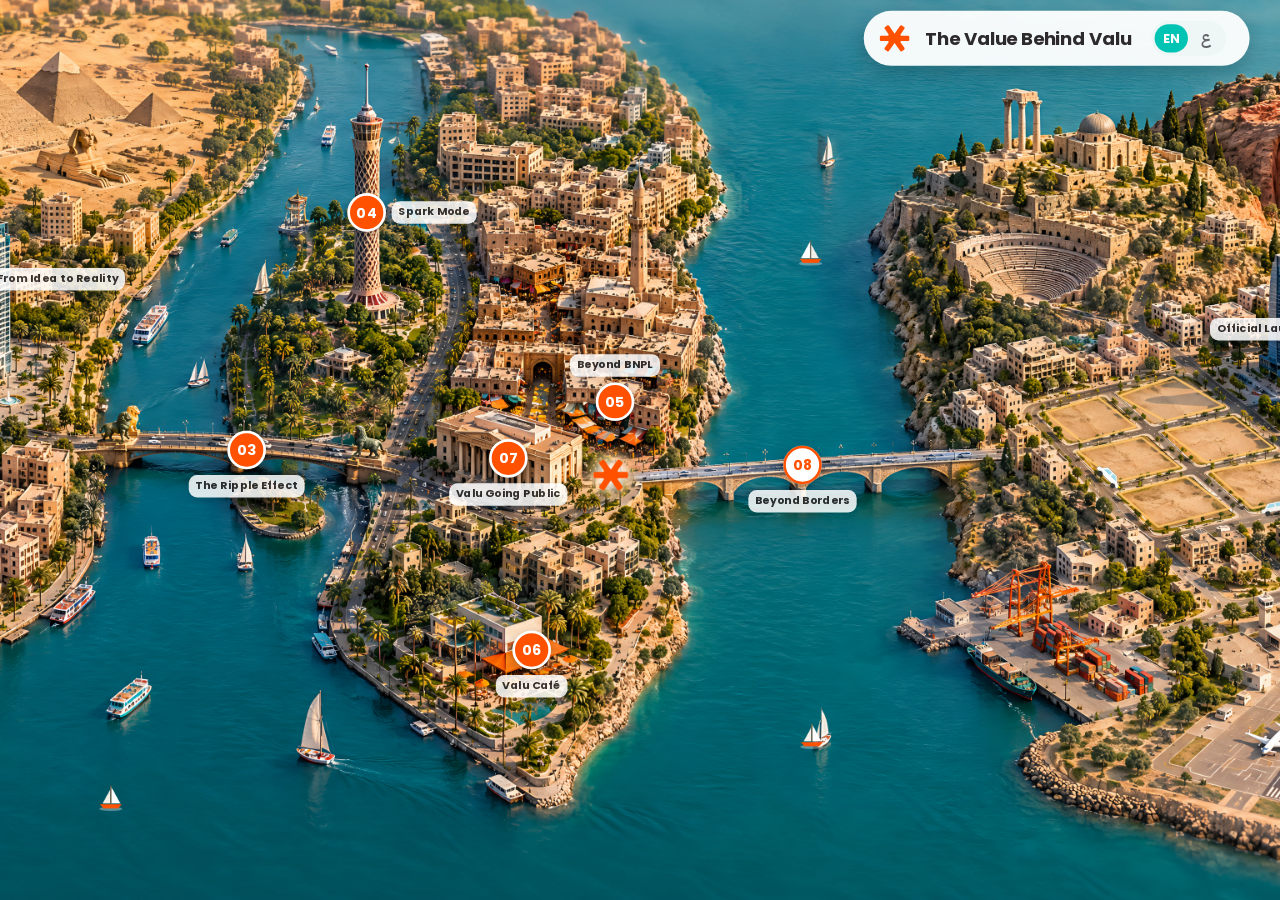
==== index.html @ ebc02a8e "The Value Behind Valu — touch table (client-deck version, 12 Oct 2026) Static site: open index.html." ====
<!doctype html>
<html lang="en">
<head>
<meta charset="utf-8">
<meta name="viewport" content="width=device-width, initial-scale=1, maximum-scale=1, minimum-scale=1, user-scalable=no, viewport-fit=cover">
<meta name="theme-color" content="#00C4B3">
<title>The Valu Story</title>
<link rel="stylesheet" href="css/fonts.css">
<link rel="stylesheet" href="css/app.css">
</head>
<body>
<div id="stage">
  <!-- Layers, bottom → top (spec §5) -->
  <div id="cam" class="cam full">             <!-- the world: zooms and pans together (js/camera.js) -->
    <img id="world" alt="" draggable="false">  <!-- assets/world.jpg (4K) -->
    <div id="overlay" class="full"></div>       <!-- landmark glows + plot outlines -->
    <div id="movers" class="full"></div>        <!-- cars, boats, plane (below buildings) -->
    <div id="buildings" class="full"></div>     <!-- SVG buildings rising on the plots -->
    <div id="labels" class="full"></div>        <!-- story points + label pills -->
    <canvas id="fx" class="full" width="1920" height="1080"></canvas>
    <div id="pops" class="full"></div>          <!-- pop-up icons, the Spark drawing itself -->
  </div>
  <div id="links" class="full"></div>         <!-- card connector lines (screen space, above the world, under cards) -->
  <div id="hit" class="full"></div>           <!-- invisible tap layer (screen space; taps → world via the camera) -->
  <div id="cam2" class="cam full">
    <div id="drag" class="full"></div>          <!-- the bridge Spark guests can drag (chapter 08) -->
  </div>
  <div id="hud" class="full"></div>           <!-- title pill + headline -->
  <div id="cards"></div>
  <div id="intro"></div>                      <!-- start screen: removed 12 Oct (client); js/intro.js still provides the language switch -->
  <div id="boot">The Valu Story</div>
  <div id="dots" class="full"></div>
  <div id="debug"></div>
  <div id="corner"><div class="fill"></div></div>
  <div id="admin"></div>
  <div id="editor"></div>
</div>

<!-- Classic scripts in a fixed order: no modules, no fetch → runs from file:// -->
<script src="config/story.js"></script>
<script src="config/media.js"></script>
<script src="config/layout.js"></script>
<script src="config/sprites.js"></script>
<script src="config/watermask.js"></script>
<script src="config/globe.js"></script>
<script src="vendor/d3-array.min.js"></script>
<script src="vendor/d3-geo.min.js"></script>
<script src="js/util.js"></script>
<script src="js/stage.js"></script>
<!-- camera.js needs the loop + stage; it is started after story.js exists (see below) -->
<script src="js/audio.js"></script>
<script src="js/art.js"></script>
<script src="js/fx.js"></script>
<script src="js/world.js"></script>
<script src="js/story.js"></script>
<script src="js/interact.js"></script>
<script src="js/camera.js"></script>
<script src="js/intro.js"></script>
<script src="js/editor.js"></script>
<script src="js/main.js"></script>
<script>if ("serviceWorker" in navigator && location.protocol === "https:") navigator.serviceWorker.register("sw.js");</script>
</body>
</html>
---- css/fonts.css ----
/* GENERATED by scripts/embed-fonts.mjs — do not edit by hand */
@font-face{font-family:"Fallback AR";font-weight:400;font-style:normal;font-display:block;src:url([data-uri]) format("woff2");}
@font-face{font-family:"Fallback AR";font-weight:700;font-style:normal;font-display:block;src:url([data-uri]) format("woff2");}
@font-face{font-family:"Fallback EN";font-weight:400;font-style:normal;font-display:block;src:url([data-uri]) format("woff2");}
@font-face{font-family:"Fallback EN";font-weight:700;font-style:normal;font-display:block;src:url([data-uri]) format("woff2");}
---- css/app.css ----
/* The Valu Story — styles. Brand: Orange #FF5100 · Teal #00C4B3 · white.
   Only transform and opacity are ever animated. */
:root {
  --or: #FF5100; --te: #00C4B3; --white: #fff;
  --purple: #8347AD; --yellow: #FCE200; --gray: #636569; /* tiny accents only */
  --ink: #2d2a2b;
  /* Fonts: brand files (embedded by scripts/embed-fonts.mjs) win over the bundled fallbacks. */
  --en: "Brand EN", "Fallback EN", "Fallback AR", system-ui, sans-serif;
  --ar: "Brand AR", "Fallback AR", "Fallback EN", system-ui, sans-serif;
}
* { box-sizing: border-box; -webkit-tap-highlight-color: transparent; }
html, body {
  margin: 0; width: 100%; height: 100%; overflow: hidden;
  background: var(--te); /* letterbox */
  touch-action: none; overscroll-behavior: none;
  -webkit-user-select: none; user-select: none; -webkit-touch-callout: none;
}
body { font-family: var(--en); color: var(--ink); }
img { -webkit-user-drag: none; pointer-events: none; }
button { font: inherit; color: inherit; border: 0; background: none; padding: 0; cursor: pointer; touch-action: none; }

/* ---------- stage + layers (bottom → top, spec §5) ---------- */
#stage {
  --vx0: 0px; --vy0: 0px; --vx1: 1920px; --vy1: 1080px; /* visible part of the stage (set by stage.js) */
  position: absolute; left: 0; top: 0; width: 1920px; height: 1080px;
  transform-origin: 0 0; overflow: hidden; touch-action: none;
  background: var(--te);
}
#stage > *, .cam > * { position: absolute; left: 0; top: 0; }
.cam { transform-origin: 0 0; pointer-events: none; } /* touches pass through to the tap layer; the bridge Spark re-enables its own */
body.cam-moving .cam { will-change: transform; } /* smooth while moving; re-drawn sharp when it stops */
.full { width: 1920px; height: 1080px; }
#world { width: 1920px; height: 1080px; opacity: 0; transition: opacity 1.2s cubic-bezier(.22, 1, .36, 1); }
body.ready #world { opacity: 1; }
#overlay, #movers, #buildings, #labels, #links, #pops, #dots, #drag { pointer-events: none; }
/* the bridge Spark (chapter 08 drag) — never rotated, only moved */
.bspark { position: absolute; left: 0; top: 0; width: 84px; height: 84px; margin: -42px 0 0 -42px; pointer-events: auto; touch-action: none; display: flex; align-items: center; justify-content: center; will-change: transform, opacity; }
.bspark .spark { position: relative; display: block; filter: drop-shadow(0 0 6px rgba(255, 255, 255, .9)); }
.bspark-halo { position: absolute; left: 6px; top: 6px; width: 72px; height: 72px; border-radius: 50%; background: radial-gradient(circle, rgba(255, 255, 255, .85) 0%, rgba(255, 200, 120, .45) 45%, rgba(255, 81, 0, 0) 72%); animation: halo 2.2s ease-in-out infinite; will-change: transform, opacity; }
.bspark.dragging .bspark-halo { animation: none; transform: scale(1.25); opacity: 1; }
@keyframes halo { 0%, 100% { transform: scale(.9); opacity: .65; } 50% { transform: scale(1.15); opacity: 1; } }
.bghost { position: absolute; left: 0; top: 0; width: 44px; height: 44px; margin: -22px 0 0 -22px; border-radius: 50%; background: rgba(255, 255, 255, .6); border: 3px solid rgba(255, 255, 255, .9); opacity: 0; pointer-events: none; will-change: transform, opacity; }
.card-link { position: absolute; left: 0; top: 0; overflow: visible; will-change: opacity; }

/* ---------- bilingual text ---------- */
.bi { display: inline-flex; flex-direction: column; line-height: 1.15; }
.bi .ar { font-family: var(--ar); }
.bi .en { font-family: var(--en); }

/* ---------- boot message ---------- */
#boot {
  left: calc((var(--vx0) + var(--vx1)) / 2) !important; top: calc((var(--vy0) + var(--vy1)) / 2) !important; transform: translate(-50%, -50%);
  font: 700 30px var(--en); color: #fff; transition: opacity .6s;
}
body.ready #boot { opacity: 0; }
#boot.err { opacity: 1 !important; background: rgba(0, 0, 0, .55); padding: 14px 24px; border-radius: 14px; }

/* ---------- debug overlay (key D) ---------- */
#debug {
  left: calc(var(--vx0) + 14px) !important; top: calc(var(--vy0) + 14px) !important;
  background: rgba(0, 0, 0, .7); color: #9fffe9;
  font: 16px/1.4 ui-monospace, Consolas, monospace; padding: 8px 12px; border-radius: 10px;
  white-space: pre; pointer-events: none; display: none;
}
body.debug #debug { display: block; }
#dots { display: none; }
body.debug #dots { display: block; }
.tdot {
  position: absolute; left: 0; top: 0;
  width: 64px; height: 64px; margin: -32px 0 0 -32px; border-radius: 50%;
  background: rgba(255, 81, 0, .55); border: 4px solid #fff;
  color: #fff; font: 700 24px/56px var(--en); text-align: center;
  will-change: transform;
}

/* ---------- landmark glows + plot outlines ---------- */
.glow { position: absolute; left: 0; top: 0; overflow: visible; opacity: 0; transition: opacity .6s cubic-bezier(.22, 1, .36, 1); will-change: opacity; }
.glow.on { opacity: 1; }
.plot-outline { position: absolute; left: 0; top: 0; overflow: visible; animation: breathe 2.8s ease-in-out infinite; will-change: opacity; }
.plot-outline.built { animation: none; opacity: 0; }
@keyframes breathe { 0%, 100% { opacity: .22; } 50% { opacity: .6; } }

/* ---------- buildings + movers ---------- */
#buildings { z-index: 0; } /* own stacking context: buildings' depth z-index never rises above cards */
.bld { position: absolute; left: 0; top: 0; overflow: hidden; transform-origin: 50% 100%; will-change: transform, opacity; }
.bld-in, .bld-in img, .bld-in svg { display: block; width: 100%; height: 100%; }
.bld-in { will-change: transform; }
.mover { position: absolute; left: 0; top: 0; transform-origin: 0 0; opacity: 0; will-change: transform, opacity; }
.mover svg { display: block; }

/* ---------- story points + labels ---------- */
.pt { position: absolute; left: 0; top: 0; width: 0; height: 0; }
.pt-in { position: absolute; left: 0; top: 0; width: 0; height: 0; transform: scale(var(--pk, 1)); transform-origin: 0 0; } /* transform, not 'scale:' (old Android browsers) */
.bspark > svg { transform: scale(var(--pk, 1)); }
.bspark > * { scale: var(--pk, 1); }
.pt-dot, .pt-ring { position: absolute; left: -23px; top: -23px; width: 46px; height: 46px; border-radius: 50%; }
.pt-dot {
  background: var(--or); border: 3px solid #fff; color: #fff;
  font: 700 17px/40px var(--en); text-align: center; letter-spacing: .02em;
  box-shadow: 0 4px 12px rgba(0, 0, 0, .28); transition: transform .35s cubic-bezier(.34, 1.56, .64, 1);
}
.pt.inv .pt-dot { background: #fff; color: var(--or); border-color: var(--or); }
.pt-ring { border: 3px solid #fff; animation: ring 2.6s cubic-bezier(.22, 1, .36, 1) infinite; will-change: transform, opacity; }
.pt.on .pt-ring { animation-duration: .9s; }
.pt.on .pt-dot { transform: scale(1.14); }
@keyframes ring { 0% { transform: scale(1); opacity: .9; } 100% { transform: scale(2.1); opacity: 0; } }
.pt-label {
  position: absolute; white-space: nowrap; text-align: center;
  background: rgba(255, 255, 255, .95); border-radius: 10px; padding: 3px 8px 4px;
  box-shadow: 0 2px 8px rgba(0, 0, 0, .16); opacity: .9;
}
.pt-label .bi { align-items: center; }
.pt-label .ar { font-size: 10.4px; font-weight: 700; color: var(--ink); }
.pt-label .en { font-size: 9.6px; font-weight: 700; color: var(--or); }
.side-r .pt-label { left: 30px; top: 0; transform: translateY(-50%); }
.side-l .pt-label { right: 30px; top: 0; transform: translateY(-50%); }
.side-t .pt-label { bottom: 30px; left: 0; transform: translateX(-50%); }
.side-b .pt-label { top: 30px; left: 0; transform: translateX(-50%); }

/* ---------- DOM effects ---------- */
.pop-icon {
  position: absolute; left: 0; top: 0; width: 60px; height: 60px; border-radius: 50%;
  background: #fff; display: flex; align-items: center; justify-content: center;
  box-shadow: 0 6px 18px rgba(0, 0, 0, .25); will-change: transform, opacity;
}
.pop-spark { position: absolute; left: 0; top: 0; will-change: transform, opacity; }
.pop-spark svg { display: block; }

/* ---------- title pill + headline ---------- */
#hud { pointer-events: none; }
.title-pill {
  position: absolute; transform: translate(-50%, -50%);
  display: flex; align-items: center; gap: 14px;
  background: rgba(255, 255, 255, .95); border-radius: 999px; padding: 10px 28px 10px 14px;
  box-shadow: 0 8px 26px rgba(0, 0, 0, .2); white-space: nowrap;
  transition: opacity .7s cubic-bezier(.22, 1, .36, 1);
}
.title-pill.dim { opacity: .3; }
.title-pill .spark { flex: none; display: block; }
.title-main { font-size: 22px; font-weight: 700; color: var(--ink); }
.title-main .ar { font-family: var(--ar); }
.title-sub { font-size: 14px; color: var(--gray); margin-top: 2px; }
.title-sub .ar { font-family: var(--ar); }
.title-pill.touring .title-sub { color: var(--or); }
.dot { margin: 0 8px; opacity: .6; }
.headline {
  position: absolute; transform: translate(-50%, -50%); opacity: 0;
  text-align: center; color: #fff; white-space: nowrap; pointer-events: none;
  text-shadow: 0 0 28px rgba(0, 20, 26, .55), 0 0 10px rgba(0, 20, 26, .45), 0 2px 4px rgba(0, 0, 0, .45);
  will-change: transform, opacity;
}
.hl-ar { font: 700 51px/1.3 var(--ar); }
.hl-en { font: 700 63px/1.08 var(--en); margin-top: 2px; white-space: nowrap; }

/* ---------- chapter cards ---------- */
#cards { width: 0; height: 0; }
.card {
  position: absolute; left: 0; top: 0; width: 460px;
  background: #fff; border-radius: 26px; padding: 16px 24px 18px 30px; overflow: hidden; text-align: center;
  box-shadow: 0 18px 50px rgba(0, 0, 0, .25), 0 4px 12px rgba(0, 0, 0, .12);
  transform-origin: 50% 50%; will-change: transform, opacity;
}
.card::before { content: ""; position: absolute; left: 0; top: 0; bottom: 0; width: 9px; background: #E7C48F; }
.card.edge-jordan::before { background: var(--or); }
.card.edge-bridge::before { background: linear-gradient(180deg, #E7C48F, var(--or)); }
.card-top { display: flex; align-items: center; gap: 10px; margin-bottom: 10px; }
.chip { background: var(--or); color: #fff; font: 700 15px/1 var(--en); border-radius: 999px; padding: 6px 11px; }
.year { color: var(--te); font: 700 15px var(--en); }
.where { margin-left: auto; font: 700 12px var(--en); letter-spacing: .06em; color: var(--gray); }
.card-x { flex: none; width: 44px; height: 44px; margin: -8px -12px -8px 4px; border-radius: 50%; background: #f3ede8; color: var(--gray); display: flex; align-items: center; justify-content: center; }
.card-x:active { background: #e8ddd3; }
.where .ar { font-family: var(--ar); letter-spacing: 0; }
.card-title.ar { font: 700 30px/1.2 var(--ar); color: var(--ink); }
.card-title.en { font: 700 24px/1.15 var(--en); color: var(--or); margin-bottom: 4px; }
.card-meta { position: absolute; left: 30px; top: 18px; display: flex; flex-direction: column; align-items: flex-start; gap: 2px; text-align: left; }
.card-meta .where { margin: 0; font-size: 11px; }
.card-x { position: absolute; right: 14px; top: 14px; margin: 0; }
.card-hero { position: relative; width: 150px; height: 150px; margin: 0 auto 8px; }
.card-hero img { display: block; width: 150px; height: 150px; border-radius: 50%; object-fit: cover; border: 3px solid var(--or); box-shadow: 0 6px 18px rgba(0, 0, 0, .18); background: #e9e3dc; }
.card-hero .chip { position: absolute; left: -2px; bottom: 6px; font-size: 16px; padding: 7px 12px; box-shadow: 0 2px 6px rgba(0, 0, 0, .2); }
.card-place { display: flex; align-items: center; justify-content: center; gap: 6px; margin: 0 0 7px; font-size: 13px; font-weight: 700; color: var(--gray); }
.card-place .ar { font-family: var(--ar); }
.card-place svg { flex: none; }
.card-line.ar { font: 400 18px/1.45 var(--ar); color: var(--ink); text-wrap: balance; }
.card-line.en { font: 400 15px/1.35 var(--en); color: var(--gray); margin-top: 3px; text-wrap: balance; }

/* ---------- admin corner + panel ---------- */
#corner { width: 110px; height: 110px; left: var(--vx0) !important; top: var(--vy0) !important; }
#corner .fill { position: absolute; left: 22px; top: 22px; width: 66px; height: 66px; border-radius: 50%; border: 4px solid #fff; background: rgba(255, 81, 0, .35); transform: scale(0); opacity: 0; }
#corner.holding .fill { opacity: 1; }
#admin {
  left: calc((var(--vx0) + var(--vx1)) / 2) !important; top: calc((var(--vy0) + var(--vy1)) / 2) !important; transform: translate(-50%, -50%);
  display: none; min-width: 600px; background: #fff; border-radius: 24px; padding: 24px 30px;
  box-shadow: 0 30px 80px rgba(0, 0, 0, .35);
}
#admin.open { display: block; }
#admin h3 { margin: 0 0 12px; color: var(--or); font-size: 24px; }
#admin .row { display: flex; align-items: center; gap: 10px; margin: 10px 0; }
#admin button { background: #f4ece6; border-radius: 14px; padding: 14px 20px; font-weight: 700; font-size: 18px; }
#admin button.main { background: var(--or); color: #fff; }
#admin button.close { background: var(--te); color: #fff; margin-left: auto; }
#admin button:disabled { opacity: .45; }
#admin .vol { display: flex; align-items: center; gap: 10px; font-weight: 700; }
#admin input[type=range] { width: 200px; }
#admin .meta { color: var(--gray); font-size: 14px; margin-left: 8px; }

/* ---------- Edit mode (spec §8) ---------- */
#editor { display: none; width: 1920px; height: 1080px; font-family: var(--en); }
body.editing #editor { display: block; }
body.editing #corner, body.editing #cards { display: none; }
.ed-svg { position: absolute; left: 0; top: 0; pointer-events: none; }
.ed-txt { font: 700 15px var(--en); paint-order: stroke; stroke: rgba(0, 0, 0, .55); stroke-width: 4px; }
.ed-surface { position: absolute; left: 0; top: 0; width: 1920px; height: 1080px; touch-action: none; cursor: crosshair; }
.ed-bar {
  position: absolute; left: var(--vx0); top: var(--vy0); width: calc(var(--vx1) - var(--vx0)); min-height: 58px;
  display: flex; flex-wrap: wrap; align-items: center; gap: 8px; padding: 7px 12px;
  background: rgba(32, 32, 36, .9); color: #fff; box-shadow: 0 4px 16px rgba(0, 0, 0, .3);
}
#editor.dock-bottom .ed-bar { top: auto; bottom: calc(1080px - var(--vy1)); }
.ed-name { font-weight: 700; color: var(--or); margin-right: 8px; font-size: 18px; }
.ed-sep { width: 1px; height: 30px; background: rgba(255, 255, 255, .25); margin: 0 4px; }
#editor button {
  min-height: 44px; min-width: 44px; padding: 0 14px; border-radius: 12px;
  background: rgba(255, 255, 255, .12); color: #fff; font-weight: 700; font-size: 16px;
}
#editor button.on { background: var(--te); }
#editor button.armed, #editor button.danger { background: #c62f00; }
#editor button:disabled { opacity: .35; }
#editor button.ed-exit { margin-left: auto; background: var(--or); }
.ed-hint {
  position: absolute; left: calc((var(--vx0) + var(--vx1)) / 2); top: calc(var(--vy0) + 70px); transform: translateX(-50%);
  display: flex; align-items: center; gap: 10px; white-space: nowrap;
  background: rgba(32, 32, 36, .88); color: #fff; border-radius: 14px; padding: 6px 8px 6px 18px; font-size: 17px;
}
#editor.dock-bottom .ed-hint { top: auto; bottom: calc(1080px - var(--vy1) + 70px); }
#editor.drawing .ed-hint { background: var(--te); }
#editor .ed-hint button { background: rgba(255, 255, 255, .22); }
.ed-panel {
  position: absolute; left: 16px; top: 130px; width: 340px; display: none;
  background: rgba(32, 32, 36, .93); color: #fff; border-radius: 18px; padding: 16px 18px 18px;
  box-shadow: 0 12px 34px rgba(0, 0, 0, .35);
}
.ed-panel.open { display: block; }
.ed-panel h4, .ed-modal h4 { margin: 0 0 10px; font-size: 20px; color: var(--or); }
.ed-panel label { display: block; margin: 12px 0 6px; font-size: 14px; color: #ccc; font-weight: 700; }
.ed-panel select { width: 100%; min-height: 44px; font-size: 16px; border-radius: 10px; border: 0; padding: 0 8px; }
.ed-panel .row, .ed-modal .row { display: flex; gap: 8px; margin-top: 10px; flex-wrap: wrap; align-items: center; }
.ed-panel p, .ed-modal p { margin: 6px 0; font-size: 15px; line-height: 1.4; color: #ddd; }
.ed-panel p.small { font-size: 13px; color: #bbb; }
.ed-list { display: flex; flex-direction: column; gap: 6px; max-height: 560px; overflow: auto; }
#editor .ed-list button { text-align: left; }
.ed-grid { display: grid; grid-template-columns: 1fr 1fr 1fr; gap: 6px; }
.ed-modal {
  position: absolute; left: calc((var(--vx0) + var(--vx1)) / 2); top: calc((var(--vy0) + var(--vy1)) / 2); transform: translate(-50%, -50%); width: min(980px, calc(var(--vx1) - var(--vx0) - 40px)); display: none;
  background: rgba(32, 32, 36, .97); color: #fff; border-radius: 20px; padding: 22px 26px; box-shadow: 0 30px 80px rgba(0, 0, 0, .5);
}
.ed-modal.open { display: block; }
.ed-modal textarea { width: 100%; height: 520px; font: 13px/1.35 ui-monospace, Consolas, monospace; border-radius: 10px; border: 0; padding: 10px; user-select: text; -webkit-user-select: text; }
#editor .ed-modal button.main { background: var(--or); }
.ed-copied { font-weight: 700; color: var(--te); }
.ed-toast {
  position: absolute; left: calc((var(--vx0) + var(--vx1)) / 2); bottom: calc(1080px - var(--vy1) + 40px); transform: translate(-50%, 20px); opacity: 0;
  background: rgba(32, 32, 36, .92); color: #fff; padding: 12px 22px; border-radius: 14px; font-size: 17px; font-weight: 700;
  transition: opacity .25s, transform .25s cubic-bezier(.22, 1, .36, 1); pointer-events: none;
}
.ed-toast.show { opacity: 1; transform: translate(-50%, 0); }
.ed-toast.warn { background: #c62f00; }
#editor.dock-bottom .ed-toast { bottom: auto; top: calc(var(--vy0) + 40px); }

/* =================== v2 (client deck, 11 Oct 2026) =================== */
/* one language at a time */
body.lang-ar .card, body.lang-ar .title-main { font-family: var(--ar); }
.pt-label .lb { display: block; font-size: 13px; font-weight: 700; color: var(--ink); white-space: nowrap; }
body.lang-ar .pt-label .lb { font-family: var(--ar); font-size: 14px; }
.title-main.ar { font-family: var(--ar); }
.lang-switch { pointer-events: auto; display: flex; gap: 2px; margin-left: 10px; padding: 4px; border-radius: 999px; background: #EEF7F6; }
.lang-switch span { min-width: 40px; height: 34px; border-radius: 999px; display: flex; align-items: center; justify-content: center; font: 700 15px var(--en); color: var(--gray); }
.lang-switch span.ar { font-family: var(--ar); font-size: 18px; }
.lang-switch span.on { background: var(--te); color: #fff; }
.title-pill { pointer-events: none; }

/* the event card: media on top, then title (teal) and text (grey) in one language */
.card { width: 480px; padding: 0 0 20px; text-align: start; }
.card::before { display: none; }
.card-media { position: relative; width: 480px; height: 240px; overflow: hidden; background: linear-gradient(135deg, #E9FBF9, #FFE9DF); }
.card-media > img, .card-media > video { display: block; width: 100%; height: 100%; object-fit: cover; }
.card-badge { position: absolute; left: 16px; inset-inline-start: 16px; bottom: -1px; width: 58px; height: 58px; border-radius: 50% 50% 0 0; background: #fff; display: flex; align-items: center; justify-content: center; padding-top: 4px; }
.card-badge .spark { display: block; }
.card-x { position: absolute; right: 12px; top: 12px; margin: 0; background: rgba(255, 255, 255, .92); box-shadow: 0 2px 8px rgba(0, 0, 0, .15); }
.card[dir="rtl"] .card-x { right: auto; left: 12px; }
.card-text { padding: 12px 26px 0; }
.card-title { font: 700 28px/1.2 var(--en); color: var(--te); margin: 4px 0 6px; }
.card.ar .card-title { font: 700 30px/1.3 var(--ar); }
.card-place { display: flex; align-items: center; gap: 6px; margin: 0 0 8px; font-size: 13px; font-weight: 700; color: var(--gray); justify-content: flex-start; }
.card-lead { font: 700 17px/1.4 var(--en); color: var(--gray); margin-bottom: 6px; }
.card-body { font: 400 15.5px/1.5 var(--en); color: var(--gray); }
.card.ar .card-lead { font: 700 18.5px/1.55 var(--ar); }
.card.ar .card-body { font: 400 17px/1.65 var(--ar); }

/* media: icons revolving around the Spark */
.m-orbit { position: absolute; top: 0; right: 0; bottom: 0; left: 0; background: radial-gradient(ellipse at center, #FFFFFF 0%, #E3F8F5 55%, #BFEDE8 100%); }
.m-ring { position: absolute; left: 50%; top: 50%; width: 0; height: 0; animation: m-spin 16s linear infinite; }
.m-ico { position: absolute; left: 0; top: 0; transform: rotate(var(--a)) translate(92px) rotate(calc(-1 * var(--a))); }
.m-ico i { display: flex; width: 54px; height: 54px; margin: -27px 0 0 -27px; border-radius: 50%; background: #fff; box-shadow: 0 4px 12px rgba(0, 80, 80, .18); align-items: center; justify-content: center; animation: m-spin 16s linear infinite reverse; }
.m-core { position: absolute; left: 50%; top: 50%; width: 70px; height: 70px; margin: -35px 0 0 -35px; }
@keyframes m-spin { to { transform: rotate(360deg); } }
.m-ico i { will-change: transform; }
/* media: the Spark, animated */
.m-spark { position: absolute; top: 0; right: 0; bottom: 0; left: 0; display: flex; align-items: center; justify-content: center; background: radial-gradient(circle at 50% 50%, #FFFFFF 0%, #FFE4D6 60%, #FFC7AE 100%); }
/* media: Egypt → Jordan mini map */
.m-map { position: absolute; top: 0; right: 0; bottom: 0; left: 0; }
.m-map img { width: 100%; height: 100%; object-fit: cover; display: block; }
.m-orb { position: absolute; left: 0; top: 0; width: 26px; height: 26px; margin: -13px 0 0 -13px; border-radius: 50%; background: radial-gradient(circle, #fff 0%, #FFC08A 40%, rgba(255, 81, 0, 0) 72%); will-change: transform; }
.m-tag { position: absolute; top: 14px; padding: 4px 12px; border-radius: 999px; background: rgba(255, 255, 255, .92); font: 700 13px var(--en); color: var(--ink); letter-spacing: .06em; }
.m-tag.eg { left: 14px; } .m-tag.jo { right: 60px; }
body.lang-ar .m-tag { font-family: var(--ar); letter-spacing: 0; font-size: 15px; }

/* start screen: globe + language choice */
#intro { display: none; width: 1920px; height: 1080px; z-index: 50; pointer-events: auto; touch-action: none;
  background: radial-gradient(ellipse at 50% 55%, #0E5B63 0%, #0A3D45 55%, #062A31 100%); }
#intro .in-globe { position: absolute; left: 0; top: 0; width: 1920px; height: 1080px; }
#intro .in-top { position: absolute; left: 0; right: 0; top: 48px; display: flex; flex-direction: column; align-items: center; gap: 14px; color: #fff; will-change: transform, opacity; }
#intro .in-spark .spark { display: block; }
#intro .in-title { display: flex; align-items: baseline; gap: 22px; font: 700 54px/1.1 var(--en); text-shadow: 0 4px 24px rgba(0, 0, 0, .35); }
#intro .in-title .ar { font-family: var(--ar); font-size: 56px; }
#intro .in-title .sep { width: 2px; height: 46px; background: rgba(255, 255, 255, .5); align-self: center; }
#intro .in-bottom { position: absolute; left: 0; right: 0; bottom: 48px; display: flex; flex-direction: column; align-items: center; gap: 18px; color: #fff; will-change: transform, opacity; }
#intro .in-choose { font: 400 24px var(--en); opacity: .92; }
#intro .in-choose .ar { font-family: var(--ar); font-size: 26px; }
#intro .in-choose .dot { margin: 0 14px; color: var(--or); }
#intro .in-btns { display: flex; gap: 28px; }
#intro .in-btns button { min-width: 280px; height: 92px; border-radius: 999px; background: #fff; color: var(--te); font: 700 34px var(--en);
  box-shadow: 0 10px 30px rgba(0, 0, 0, .3); transition: transform .15s; }
#intro .in-btns button.ar { font-family: var(--ar); font-size: 38px; }
#intro .in-btns button.pressed, #intro .in-btns button:active { transform: scale(.94); background: var(--or); color: #fff; }
#corner, #admin { z-index: 60; } /* staff can always reach the admin panel, even on the start screen */
#debug, #dots { z-index: 61; }
.card.compact .card-media { height: 0 !important; } /* beats the per-photo inline height */
.card.compact .card-badge { display: none; }
.card.compact .card-text { padding-top: 22px; padding-inline-end: 64px; }
.card.compact .card-body { font-size: 14.5px; }
.card.compact.ar .card-body { font-size: 16px; }
/* chapter 08: plane flight Cairo → Amman */
.m-flight { position: absolute; top: 0; right: 0; bottom: 0; left: 0; overflow: hidden; }
.m-flight canvas { position: absolute; left: 0; top: 0; width: 100%; height: 100%; }
.m-flight .f-plane, .m-flight .f-shadow { position: absolute; left: -24px; top: -24px; width: 48px; height: 48px; will-change: transform, opacity; }
.m-flight .f-plane { color: #fff; filter: drop-shadow(0 0 1.5px rgba(160, 60, 0, .55)); }
.m-flight .f-plane svg path { stroke: #FF5100; stroke-width: 1.4px; }
.m-flight .f-shadow { color: #00323a; }
.m-flight .f-dot { position: absolute; left: -3px; top: -3px; width: 6px; height: 6px; border-radius: 50%; background: #FF5100; box-shadow: 0 0 0 1.5px #fff; opacity: 0; will-change: opacity; }
.m-flight .f-ring { position: absolute; left: -14px; top: -14px; width: 28px; height: 28px; border-radius: 50%; border: 2.5px solid #FF5100; opacity: 0; will-change: transform, opacity; }
.m-flight .f-tag { position: absolute; left: 0; top: 0; padding: 3px 10px; border-radius: 999px; background: rgba(255, 255, 255, .94); font: 700 12px var(--en); color: var(--ink); letter-spacing: .06em; white-space: nowrap; }
body.lang-ar .m-flight .f-tag { font-family: var(--ar); letter-spacing: 0; font-size: 14px; }
/* chapter 05: product logos, one after another */
.m-logos { position: absolute; top: 0; right: 0; bottom: 0; left: 0; overflow: hidden; background: radial-gradient(ellipse at center, #FFFFFF 0%, #F2FBFA 60%, #DDF4F1 100%); }
.m-logos img { position: absolute; left: 50%; top: 46%; opacity: 0; will-change: transform, opacity; }
.m-logos .l-dots { position: absolute; left: 0; right: 0; bottom: 14px; display: flex; justify-content: center; gap: 7px; }
.m-logos .l-dots i { width: 7px; height: 7px; border-radius: 50%; background: var(--te); opacity: .3; will-change: opacity; }
/* chapter 03: the Spark with every category icon orbiting it */
.m-cats { position: absolute; top: 0; right: 0; bottom: 0; left: 0; overflow: hidden; background: radial-gradient(ellipse at center, #FFFFFF 0%, #EDF9F7 55%, #CFEFEB 100%); }
.m-cats .c-path { position: absolute; left: 0; top: 0; }
.m-cats .c-path ellipse { fill: none; stroke: rgba(0, 196, 179, .35); stroke-width: 1.5; stroke-dasharray: 2 7; stroke-linecap: round; }
.m-cats .c-core { position: absolute; left: 50%; top: 50%; width: 88px; height: 88px; margin: -44px 0 0 -44px; }
.m-cats .c-core .spark { display: block; }
.m-cats .c-ico { position: absolute; left: 0; top: 0; will-change: transform, opacity; }
.m-cats .c-ico i { display: flex; width: 46px; height: 46px; margin: -23px 0 0 -23px; border-radius: 50%; background: #fff; box-shadow: 0 3px 10px rgba(0, 80, 80, .16); align-items: center; justify-content: center; }
.m-cats .c-ico img { width: 28px; height: 28px; display: block; }

/* old Android browsers without 'inset-inline-start': badge on the right in Arabic */
.card[dir="rtl"] .card-badge { left: auto; right: 16px; }
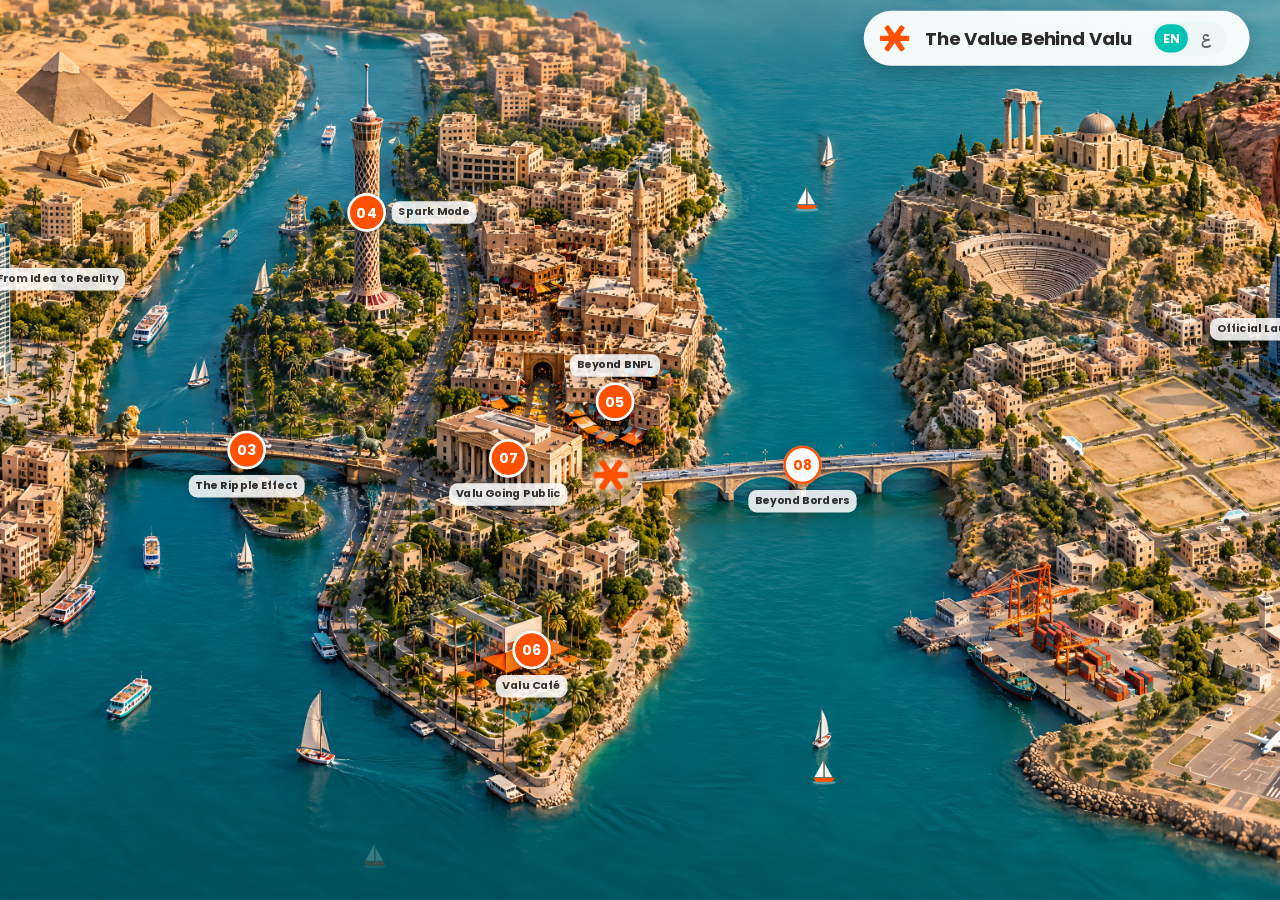
==== commit 1d37b476: "Always serve the newest version when online (versioned script/style URLs, service worker revalidates" ====
--- a/index.html
+++ b/index.html
@@ -5,8 +5,8 @@
 <meta name="viewport" content="width=device-width, initial-scale=1, maximum-scale=1, minimum-scale=1, user-scalable=no, viewport-fit=cover">
 <meta name="theme-color" content="#00C4B3">
 <title>The Valu Story</title>
-<link rel="stylesheet" href="css/fonts.css">
-<link rel="stylesheet" href="css/app.css">
+<link rel="stylesheet" href="css/fonts.css?v=202610121912">
+<link rel="stylesheet" href="css/app.css?v=202610121912">
 </head>
 <body>
 <div id="stage">
@@ -37,27 +37,27 @@
 </div>
 
 <!-- Classic scripts in a fixed order: no modules, no fetch → runs from file:// -->
-<script src="config/story.js"></script>
-<script src="config/media.js"></script>
-<script src="config/layout.js"></script>
-<script src="config/sprites.js"></script>
-<script src="config/watermask.js"></script>
-<script src="config/globe.js"></script>
-<script src="vendor/d3-array.min.js"></script>
-<script src="vendor/d3-geo.min.js"></script>
-<script src="js/util.js"></script>
-<script src="js/stage.js"></script>
+<script src="config/story.js?v=202610121912"></script>
+<script src="config/media.js?v=202610121912"></script>
+<script src="config/layout.js?v=202610121912"></script>
+<script src="config/sprites.js?v=202610121912"></script>
+<script src="config/watermask.js?v=202610121912"></script>
+<script src="config/globe.js?v=202610121912"></script>
+<script src="vendor/d3-array.min.js?v=202610121912"></script>
+<script src="vendor/d3-geo.min.js?v=202610121912"></script>
+<script src="js/util.js?v=202610121912"></script>
+<script src="js/stage.js?v=202610121912"></script>
 <!-- camera.js needs the loop + stage; it is started after story.js exists (see below) -->
-<script src="js/audio.js"></script>
-<script src="js/art.js"></script>
-<script src="js/fx.js"></script>
-<script src="js/world.js"></script>
-<script src="js/story.js"></script>
-<script src="js/interact.js"></script>
-<script src="js/camera.js"></script>
-<script src="js/intro.js"></script>
-<script src="js/editor.js"></script>
-<script src="js/main.js"></script>
+<script src="js/audio.js?v=202610121912"></script>
+<script src="js/art.js?v=202610121912"></script>
+<script src="js/fx.js?v=202610121912"></script>
+<script src="js/world.js?v=202610121912"></script>
+<script src="js/story.js?v=202610121912"></script>
+<script src="js/interact.js?v=202610121912"></script>
+<script src="js/camera.js?v=202610121912"></script>
+<script src="js/intro.js?v=202610121912"></script>
+<script src="js/editor.js?v=202610121912"></script>
+<script src="js/main.js?v=202610121912"></script>
 <script>if ("serviceWorker" in navigator && location.protocol === "https:") navigator.serviceWorker.register("sw.js");</script>
 </body>
 </html>
